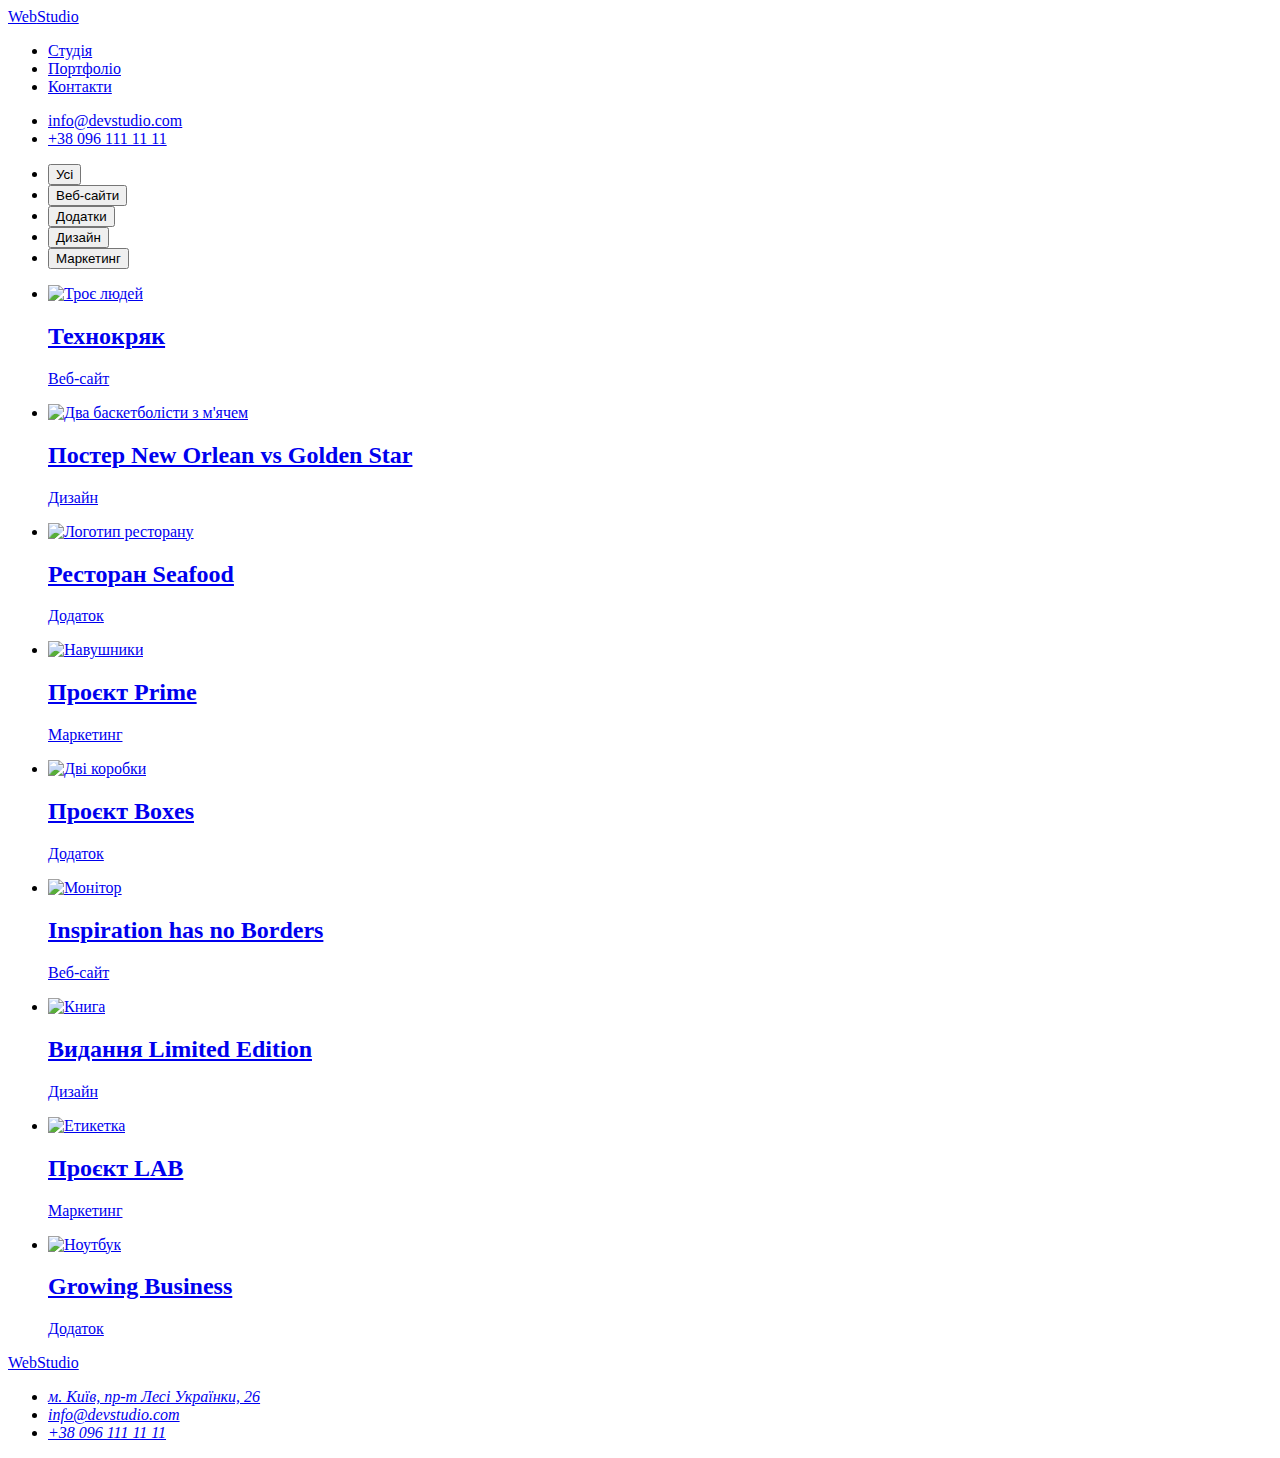
==== portfolio.html @ 8559fa99 "Add files via upload" ====
<!DOCTYPE html>
<html lang="uk">
  <head>
    <meta charset="UTF-8" />
    <meta http-equiv="X-UA-Compatible" content="IE=edge" />
    <meta name="viewport" content="width=device-width, initial-scale=1.0" />
    <title>Portfolio</title>
    <link rel="stylesheet" href="./css/styles.css" />
    <link
      rel="stylesheet"
      href="https://fonts.googleapis.com/css2?family=Raleway:wght@700&family=Roboto:wght@400;500;700;900&display=swap"
    />
  </head>
  <body>
    <header class="header">
      <a class="logo" href="./index.html" lang="en">
        <span class="logo-web">Web</span>Studio
      </a>
      <nav>
        <ul class="header-links">
          <li><a class="link" href="./index.html">Студія</a></li>
          <li><a class="link current" href="#">Портфоліо</a></li>
          <li><a class="link" href="#">Контакти</a></li>
        </ul>
      </nav>
      <ul>
        <li>
          <a class="header-link" href="mailto:info@devstudio.com"
            >info@devstudio.com</a
          >
        </li>
        <li>
          <a class="header-link" href="tel:+380961111111">+38 096 111 11 11</a>
        </li>
      </ul>
    </header>
    <main>
      <section class="projects">
        <h1 hidden>Портфоліо</h1>
        <ul>
          <li><button class="button" type="button">Усі</button></li>
          <li><button class="button" type="button">Веб-сайти</button></li>
          <li><button class="button" type="button">Додатки</button></li>
          <li><button class="button" type="button">Дизайн</button></li>
          <li><button class="button" type="button">Маркетинг</button></li>
        </ul>
        <ul>
          <li>
            <a class="projects-list" href="#9">
              <img
                src="./images/img9.jpg"
                alt="Троє людей"
                width="370"
                height="294"
              />
              <h2 class="projects-title">Технокряк</h2>
              <p class="projects-view">Веб-сайт</p>
            </a>
          </li>
          <li>
            <a class="projects-list" href="#8">
              <img
                src="./images/img10.jpg"
                alt="Два баскетболісти з м'ячем"
                width="370"
                height="294"
              />
              <h2 class="projects-title">Постер New Orlean vs Golden Star</h2>
              <p class="projects-view">Дизайн</p>
            </a>
          </li>
          <li>
            <a class="projects-list" href="#7">
              <img
                src="./images/img11.jpg"
                alt="Логотип ресторану"
                width="370"
                height="294"
              />
              <h2 class="projects-title">Ресторан Seafood</h2>
              <p class="projects-view">Додаток</p>
            </a>
          </li>
          <li>
            <a class="projects-list" href="#6">
              <img
                src="./images/img12.jpg"
                alt="Навушники"
                width="370"
                height="294"
              />
              <h2 class="projects-title">Проєкт Prime</h2>
              <p class="projects-view">Маркетинг</p>
            </a>
          </li>
          <li>
            <a class="projects-list" href="#5">
              <img
                src="./images/img13.jpg"
                alt="Дві коробки"
                width="370"
                height="294"
              />
              <h2 class="projects-title">Проєкт Boxes</h2>
              <p class="projects-view">Додаток</p>
            </a>
          </li>
          <li>
            <a class="projects-list" href="#4">
              <img
                src="./images/img14.jpg"
                alt="Монітор"
                width="370"
                height="294"
              />
              <h2 class="projects-title">Inspiration has no Borders</h2>
              <p class="projects-view">Веб-сайт</p>
            </a>
          </li>
          <li>
            <a class="projects-list" href="#3">
              <img
                src="./images/img15.jpg"
                alt="Книга"
                width="370"
                height="294"
              />
              <h2 class="projects-title">Видання Limited Edition</h2>
              <p class="projects-view">Дизайн</p>
            </a>
          </li>
          <li>
            <a class="projects-list" href="#2">
              <img
                src="./images/img16.jpg"
                alt="Етикетка"
                width="370"
                height="294"
              />
              <h2 class="projects-title">Проєкт LAB</h2>
              <p class="projects-view">Маркетинг</p>
            </a>
          </li>
          <li>
            <a class="projects-list" href="#1">
              <img
                src="./images/img17.jpg"
                alt="Ноутбук"
                width="370"
                height="294"
              />
              <h2 class="projects-title">Growing Business</h2>
              <p class="projects-view">Додаток</p>
            </a>
          </li>
        </ul>
      </section>
    </main>
    <!--Footer-->
    <footer class="footer">
      <a class="logo-footer" href="./index.html" lang="en">
        <span class="logo-web">Web</span>Studio
      </a>
      <address>
        <ul>
          <li>
            <a
              class="footer-map"
              href="https://www.google.com.ua/maps/place/%D0%B1%D1%83%D0%BB%D1%8C%D0%B2%D0%B0%D1%80+%D0%9B%D0%B5%D1%81%D1%96+%D0%A3%D0%BA%D1%80%D0%B0%D1%97%D0%BD%D0%BA%D0%B8,+26,+%D0%9A%D0%B8%D1%97%D0%B2,+02000/@50.4265807,30.5361971,17z/data=!3m1!4b1!4m5!3m4!1s0x40d4cf0e033ecbe9:0x57a4dffefec77da0!8m2!3d50.4265807!4d30.5383858?hl=uk"
              target="_blank"
              rel="noreferrer noopener"
              >м. Київ, пр-т Лесі Українки, 26</a
            >
          </li>
          <li>
            <a class="footer-link" href="mailto:info@devstudio.com"
              >info@devstudio.com</a
            >
          </li>
          <li>
            <a class="footer-link" href="tel:+380961111111"
              >+38 096 111 11 11</a
            >
          </li>
        </ul>
      </address>
    </footer>
  </body>
</html>
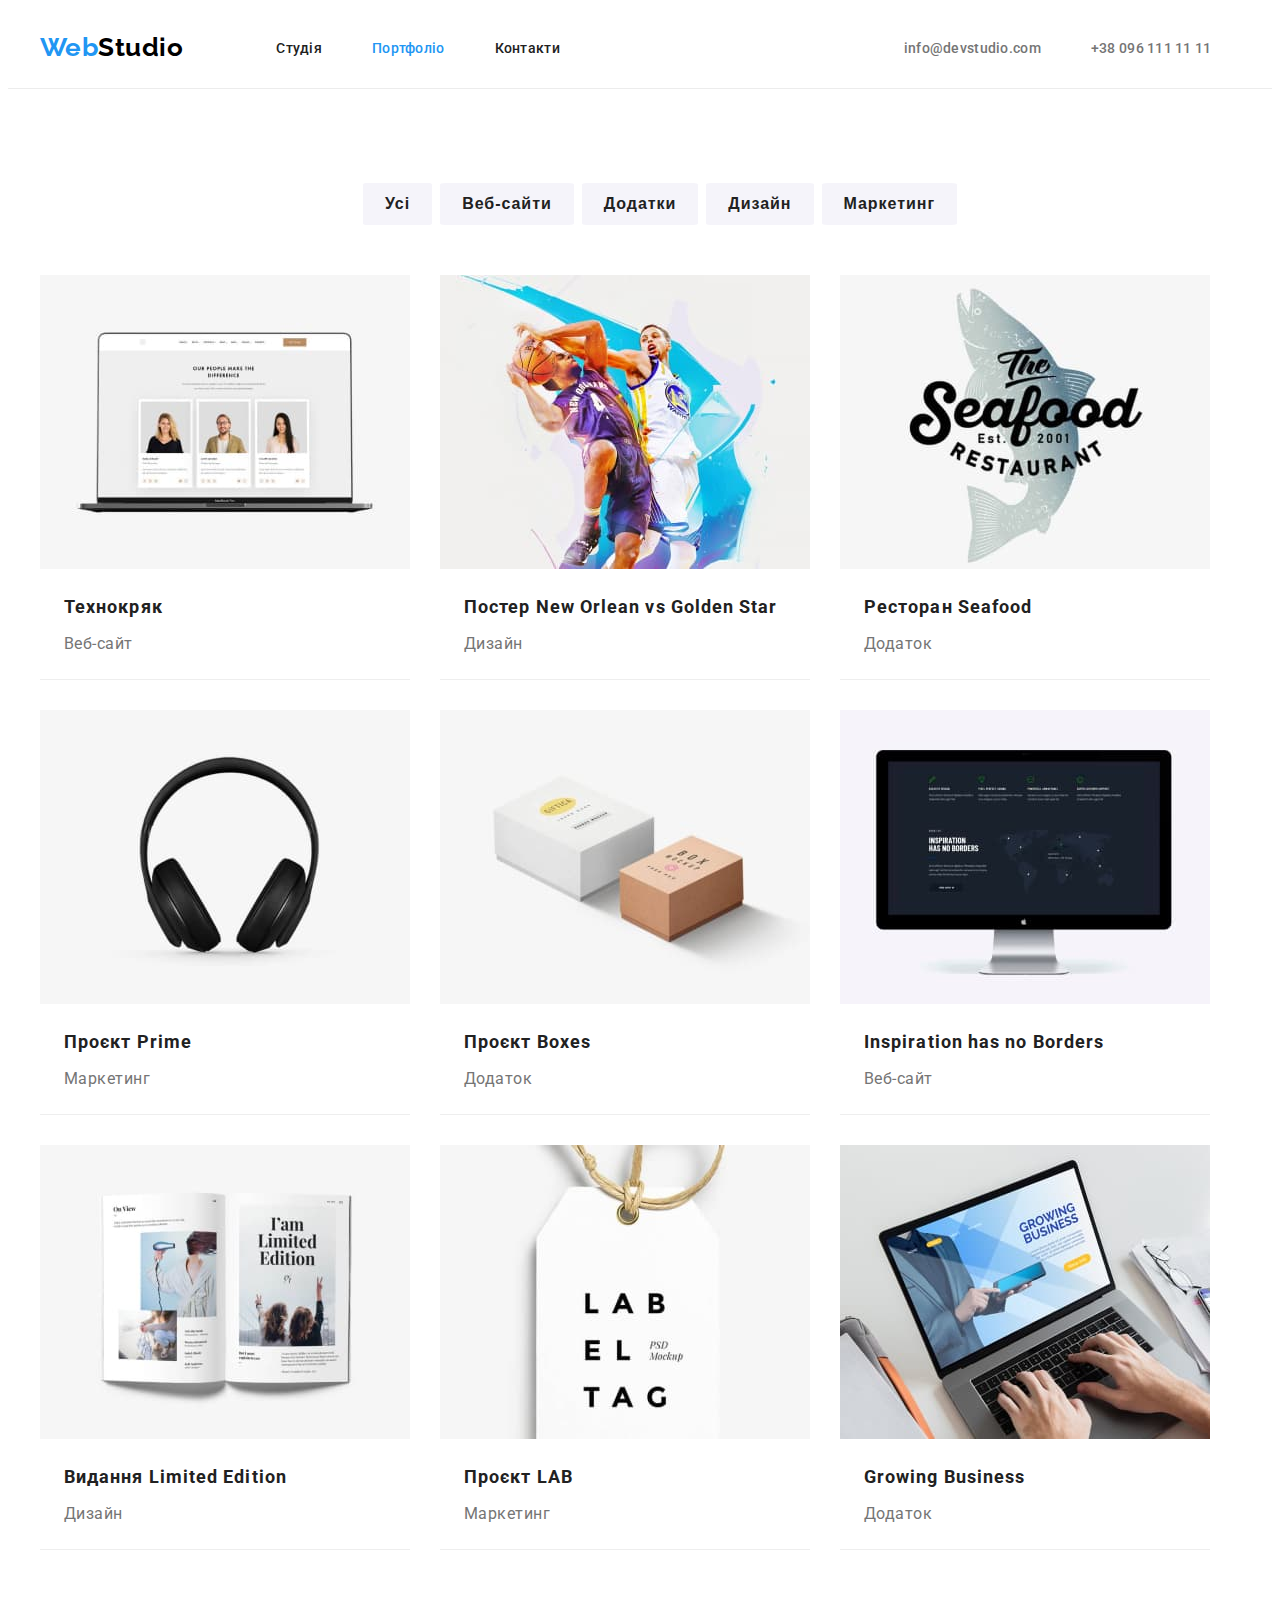
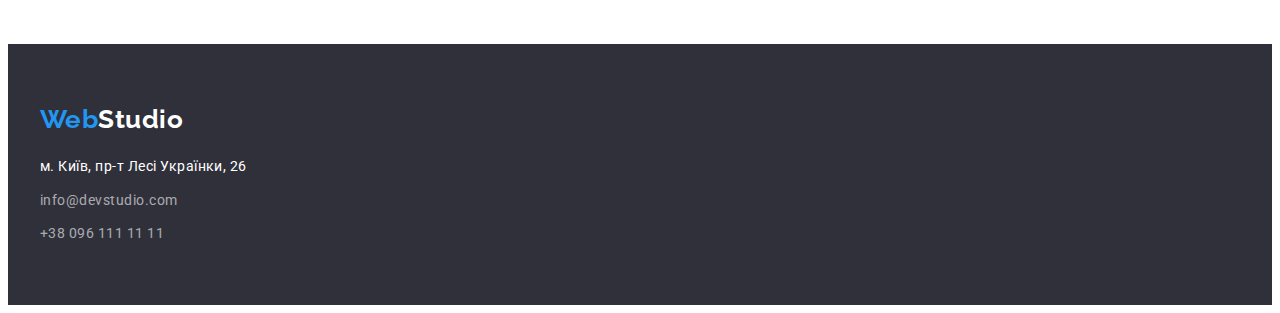
==== commit 51164f5b: "додає флекси в портфоліо" ====
--- a/portfolio.html
+++ b/portfolio.html
@@ -5,185 +5,227 @@
     <meta http-equiv="X-UA-Compatible" content="IE=edge" />
     <meta name="viewport" content="width=device-width, initial-scale=1.0" />
     <title>Portfolio</title>
-    <link rel="stylesheet" href="./css/styles.css" />
     <link
       rel="stylesheet"
       href="https://fonts.googleapis.com/css2?family=Raleway:wght@700&family=Roboto:wght@400;500;700;900&display=swap"
     />
+    <link
+      rel="stylesheet"
+      href="https://cdnjs.cloudflare.com/ajax/libs/modern-normalize/1.1.0/modern-normalize.min.css"
+      integrity="sha512-wpPYUAdjBVSE4KJnH1VR1HeZfpl1ub8YT/NKx4PuQ5NmX2tKuGu6U/JRp5y+Y8XG2tV+wKQpNHVUX03MfMFn9Q=="
+      crossorigin="anonymous"
+      referrerpolicy="no-referrer"
+    />
+    <link rel="stylesheet" href="./css/styles.css" />
   </head>
   <body>
+    <!--Шапка сторінки-->
     <header class="header">
-      <a class="logo" href="./index.html" lang="en">
-        <span class="logo-web">Web</span>Studio
-      </a>
-      <nav>
-        <ul class="header-links">
-          <li><a class="link" href="./index.html">Студія</a></li>
-          <li><a class="link current" href="#">Портфоліо</a></li>
-          <li><a class="link" href="#">Контакти</a></li>
+      <div class="container header-container">
+        <a class="logo" href="./index.html" lang="en">
+          <span class="logo-web">Web</span>Studio
+        </a>
+        <nav class="main-nav">
+          <ul class="list">
+            <li class="nav-link">
+              <a class="link" href="./index.html">Студія</a>
+            </li>
+            <li class="nav-link">
+              <a class="link current" href="#">Портфоліо</a>
+            </li>
+            <li class="nav-link"><a class="link" href="#">Контакти</a></li>
+          </ul>
+        </nav>
+        <ul class="communication">
+          <li class="communication-link">
+            <a class="header-link" href="mailto:info@devstudio.com"
+              >info@devstudio.com</a
+            >
+          </li>
+          <li class="communication-link">
+            <a class="header-link" href="tel:+380961111111"
+              >+38 096 111 11 11</a
+            >
+          </li>
         </ul>
-      </nav>
-      <ul>
-        <li>
-          <a class="header-link" href="mailto:info@devstudio.com"
-            >info@devstudio.com</a
-          >
-        </li>
-        <li>
-          <a class="header-link" href="tel:+380961111111">+38 096 111 11 11</a>
-        </li>
-      </ul>
+      </div>
     </header>
     <main>
-      <section class="projects">
-        <h1 hidden>Портфоліо</h1>
-        <ul>
-          <li><button class="button" type="button">Усі</button></li>
-          <li><button class="button" type="button">Веб-сайти</button></li>
-          <li><button class="button" type="button">Додатки</button></li>
-          <li><button class="button" type="button">Дизайн</button></li>
-          <li><button class="button" type="button">Маркетинг</button></li>
-        </ul>
-        <ul>
-          <li>
-            <a class="projects-list" href="#9">
-              <img
-                src="./images/img9.jpg"
-                alt="Троє людей"
-                width="370"
-                height="294"
-              />
-              <h2 class="projects-title">Технокряк</h2>
-              <p class="projects-view">Веб-сайт</p>
-            </a>
-          </li>
-          <li>
-            <a class="projects-list" href="#8">
-              <img
-                src="./images/img10.jpg"
-                alt="Два баскетболісти з м'ячем"
-                width="370"
-                height="294"
-              />
-              <h2 class="projects-title">Постер New Orlean vs Golden Star</h2>
-              <p class="projects-view">Дизайн</p>
-            </a>
-          </li>
-          <li>
-            <a class="projects-list" href="#7">
-              <img
-                src="./images/img11.jpg"
-                alt="Логотип ресторану"
-                width="370"
-                height="294"
-              />
-              <h2 class="projects-title">Ресторан Seafood</h2>
-              <p class="projects-view">Додаток</p>
-            </a>
-          </li>
-          <li>
-            <a class="projects-list" href="#6">
-              <img
-                src="./images/img12.jpg"
-                alt="Навушники"
-                width="370"
-                height="294"
-              />
-              <h2 class="projects-title">Проєкт Prime</h2>
-              <p class="projects-view">Маркетинг</p>
-            </a>
-          </li>
-          <li>
-            <a class="projects-list" href="#5">
-              <img
-                src="./images/img13.jpg"
-                alt="Дві коробки"
-                width="370"
-                height="294"
-              />
-              <h2 class="projects-title">Проєкт Boxes</h2>
-              <p class="projects-view">Додаток</p>
-            </a>
-          </li>
-          <li>
-            <a class="projects-list" href="#4">
-              <img
-                src="./images/img14.jpg"
-                alt="Монітор"
-                width="370"
-                height="294"
-              />
-              <h2 class="projects-title">Inspiration has no Borders</h2>
-              <p class="projects-view">Веб-сайт</p>
-            </a>
-          </li>
-          <li>
-            <a class="projects-list" href="#3">
-              <img
-                src="./images/img15.jpg"
-                alt="Книга"
-                width="370"
-                height="294"
-              />
-              <h2 class="projects-title">Видання Limited Edition</h2>
-              <p class="projects-view">Дизайн</p>
-            </a>
-          </li>
-          <li>
-            <a class="projects-list" href="#2">
-              <img
-                src="./images/img16.jpg"
-                alt="Етикетка"
-                width="370"
-                height="294"
-              />
-              <h2 class="projects-title">Проєкт LAB</h2>
-              <p class="projects-view">Маркетинг</p>
-            </a>
-          </li>
-          <li>
-            <a class="projects-list" href="#1">
-              <img
-                src="./images/img17.jpg"
-                alt="Ноутбук"
-                width="370"
-                height="294"
-              />
-              <h2 class="projects-title">Growing Business</h2>
-              <p class="projects-view">Додаток</p>
-            </a>
-          </li>
-        </ul>
+      <section class="projects section">
+        <div class="container">
+          <h1 hidden>Портфоліо</h1>
+          <ul class="filter-list">
+            <li class="filter-link">
+              <button class="button all" type="button">Усі</button>
+            </li>
+            <li class="filter-link">
+              <button class="button" type="button">Веб-сайти</button>
+            </li>
+            <li class="filter-link">
+              <button class="button" type="button">Додатки</button>
+            </li>
+            <li class="filter-link">
+              <button class="button" type="button">Дизайн</button>
+            </li>
+            <li class="filter-link">
+              <button class="button" type="button">Маркетинг</button>
+            </li>
+          </ul>
+        </div>
+        <div class="container">
+          <ul class="card-list">
+            <li class="card-link">
+              <a class="projects-list" href="#9">
+                <img
+                  src="./images/img9.jpg"
+                  alt="Троє людей"
+                  width="370"
+                  height="294"
+                />
+                <div class="card">
+                  <h2 class="projects-title">Технокряк</h2>
+                  <p class="projects-view">Веб-сайт</p>
+                </div>
+              </a>
+            </li>
+            <li class="card-link">
+              <a class="projects-list" href="#8">
+                <img
+                  src="./images/img10.jpg"
+                  alt="Два баскетболісти з м'ячем"
+                  width="370"
+                  height="294"
+                />
+                <div class="card">
+                  <h2 class="projects-title">
+                    Постер New Orlean vs Golden Star
+                  </h2>
+                  <p class="projects-view">Дизайн</p>
+                </div>
+              </a>
+            </li>
+            <li class="card-link">
+              <a class="projects-list" href="#7">
+                <img
+                  src="./images/img11.jpg"
+                  alt="Логотип ресторану"
+                  width="370"
+                  height="294"
+                />
+                <div class="card">
+                  <h2 class="projects-title">Ресторан Seafood</h2>
+                  <p class="projects-view">Додаток</p>
+                </div>
+              </a>
+            </li>
+            <li class="card-link">
+              <a class="projects-list" href="#6">
+                <img
+                  src="./images/img12.jpg"
+                  alt="Навушники"
+                  width="370"
+                  height="294"
+                />
+                <div class="card">
+                  <h2 class="projects-title">Проєкт Prime</h2>
+                  <p class="projects-view">Маркетинг</p>
+                </div>
+              </a>
+            </li>
+            <li class="card-link">
+              <a class="projects-list" href="#5">
+                <img
+                  src="./images/img13.jpg"
+                  alt="Дві коробки"
+                  width="370"
+                  height="294"
+                />
+                <div class="card">
+                  <h2 class="projects-title">Проєкт Boxes</h2>
+                  <p class="projects-view">Додаток</p>
+                </div>
+              </a>
+            </li>
+            <li class="card-link">
+              <a class="projects-list" href="#4">
+                <img
+                  src="./images/img14.jpg"
+                  alt="Монітор"
+                  width="370"
+                  height="294"
+                />
+                <div class="card">
+                  <h2 class="projects-title">Inspiration has no Borders</h2>
+                  <p class="projects-view">Веб-сайт</p>
+                </div>
+              </a>
+            </li>
+            <li class="card-link">
+              <a class="projects-list" href="#3">
+                <img
+                  src="./images/img15.jpg"
+                  alt="Книга"
+                  width="370"
+                  height="294"
+                />
+                <div class="card">
+                  <h2 class="projects-title">Видання Limited Edition</h2>
+                  <p class="projects-view">Дизайн</p>
+                </div>
+              </a>
+            </li>
+            <li class="card-link">
+              <a class="projects-list" href="#2">
+                <img
+                  src="./images/img16.jpg"
+                  alt="Етикетка"
+                  width="370"
+                  height="294"
+                />
+                <div class="card">
+                  <h2 class="projects-title">Проєкт LAB</h2>
+                  <p class="projects-view">Маркетинг</p>
+                </div>
+              </a>
+            </li>
+            <li class="card-link">
+              <a class="projects-list" href="#1">
+                <img
+                  src="./images/img17.jpg"
+                  alt="Ноутбук"
+                  width="370"
+                  height="294"
+                />
+                <div class="card">
+                  <h2 class="projects-title">Growing Business</h2>
+                  <p class="projects-view">Додаток</p>
+                </div>
+              </a>
+            </li>
+          </ul>
+        </div>
       </section>
     </main>
     <!--Footer-->
     <footer class="footer">
-      <a class="logo-footer" href="./index.html" lang="en">
-        <span class="logo-web">Web</span>Studio
-      </a>
-      <address>
-        <ul>
-          <li>
-            <a
-              class="footer-map"
-              href="https://www.google.com.ua/maps/place/%D0%B1%D1%83%D0%BB%D1%8C%D0%B2%D0%B0%D1%80+%D0%9B%D0%B5%D1%81%D1%96+%D0%A3%D0%BA%D1%80%D0%B0%D1%97%D0%BD%D0%BA%D0%B8,+26,+%D0%9A%D0%B8%D1%97%D0%B2,+02000/@50.4265807,30.5361971,17z/data=!3m1!4b1!4m5!3m4!1s0x40d4cf0e033ecbe9:0x57a4dffefec77da0!8m2!3d50.4265807!4d30.5383858?hl=uk"
-              target="_blank"
-              rel="noreferrer noopener"
-              >м. Київ, пр-т Лесі Українки, 26</a
-            >
-          </li>
-          <li>
-            <a class="footer-link" href="mailto:info@devstudio.com"
-              >info@devstudio.com</a
-            >
-          </li>
-          <li>
-            <a class="footer-link" href="tel:+380961111111"
-              >+38 096 111 11 11</a
-            >
-          </li>
-        </ul>
-      </address>
+      <div class="container footer-container">
+        <a class="logo-footer" href="./index.html" lang="en"> <span class="logo-web">Web</span>Studio </a>
+        <address>
+          <ul class="list-address">
+            <li class="link-address">
+              <a class="footer-map"
+                href="https://www.google.com.ua/maps/place/%D0%B1%D1%83%D0%BB%D1%8C%D0%B2%D0%B0%D1%80+%D0%9B%D0%B5%D1%81%D1%96+%D0%A3%D0%BA%D1%80%D0%B0%D1%97%D0%BD%D0%BA%D0%B8,+26,+%D0%9A%D0%B8%D1%97%D0%B2,+02000/@50.4265807,30.5361971,17z/data=!3m1!4b1!4m5!3m4!1s0x40d4cf0e033ecbe9:0x57a4dffefec77da0!8m2!3d50.4265807!4d30.5383858?hl=uk"
+                target="_blank"
+                rel="noreferrer noopener"
+                >м. Київ, пр-т Лесі Українки, 26</a
+              >
+            </li>
+            <li class="link-address"><a class="footer-link" href="mailto:info@devstudio.com">info@devstudio.com</a></li>
+            <li class="link-address"><a class="footer-link" href="tel:+380961111111">+38 096 111 11 11</a></li>
+          </ul>
+        </address>
+      </div>
+      
     </footer>
   </body>
 </html>
--- a/css/styles.css
+++ b/css/styles.css
@@ -0,0 +1,336 @@
+:root {
+  --primary-text-color: #757575;
+  --title-text-color: #212121;
+  --accent-color: #2196f3;
+  --primary-white-color: #ffffff;
+  --button-color: #f5f4fa;
+}
+
+body {
+  color: var(--primary-text-color);
+  font-family: Roboto, sans-serif;
+  letter-spacing: 0.03em;
+}
+a {
+  text-decoration: none;
+}
+ul {
+  list-style: none;
+  margin: 0;
+  margin: 0;
+}
+h1,
+h2,
+h3,
+p{
+  margin: 0;
+}
+img {
+  display: block;
+}
+.container{
+  margin-left: auto;
+  margin-right: auto;
+  width: 1200px;
+  padding-left: 15px;
+  padding-right: 15px;
+}
+.section {
+  padding-top: 94px;
+  padding-bottom: 94px;
+}
+
+.title {
+  color: var(--title-text-color);
+  font-weight: 700;
+  font-size: 36px;
+  line-height: 1.1667;
+  text-align: center;
+  margin-bottom: 50px;
+}
+ /* хедер */
+.header {
+  background-color: #ffffff;
+  border-bottom: 1px solid #ECECEC;
+  display: flex;
+  text-align: center;
+}
+.header-container {
+  display: flex;
+  text-align: center;
+}
+.logo {
+  display: block;
+  color: #000000;
+  font-family: Raleway, sans-serif;
+  font-weight: 700;
+  font-size: 26px;
+  line-height: 1.1923;
+  padding-top: 24px ;
+  padding-bottom: 25px;
+  margin-right: 93px;
+}
+.logo:focus {
+  color: var(--accent-color);
+}
+.logo-web {
+  color: var(--accent-color);
+}
+.link {
+  color: var(--title-text-color);
+  font-weight: 500;
+  font-size: 14px;
+  line-height: 1.1428;
+  letter-spacing: 0.02em;
+  display: block;
+}
+.link:hover,
+.link:focus {
+  color: var(--accent-color);
+}
+.list .link.current {
+  color: var(--accent-color);
+}
+.list {
+  display: flex;
+  gap: 50px;
+  padding-left: 0;
+  padding-top: 32px;
+  padding-bottom: 32px;
+  margin-right: 344px;
+  
+}
+.header-link {
+  color: var(--primary-text-color);
+  font-weight: 500;
+  font-size: 14px;
+  line-height: 1.1428;
+  letter-spacing: 0.02em;
+  display: block;
+}
+.header-link:hover,
+.header-link:focus {
+  color: var(--accent-color);
+}
+.communication {
+  display: flex;
+  gap: 50px;
+  padding-left: 0;
+  padding-top: 32px;
+  padding-bottom: 32px;
+}
+
+/* герої */
+.hero {
+  background-color: #2f303a;
+  text-align: center;
+  padding-bottom: 200px;
+  padding-top: 200px;
+}
+.hero-title {
+  
+  margin-bottom: 30px;
+  color: var(--primary-white-color);
+  font-weight: 900;
+  font-size: 44px;
+  line-height: 1.3636;
+  letter-spacing: 0.06em;
+}
+.button-order {
+  display: inline-block;
+  padding: 10px 32px;
+  border-radius: 4px;
+  margin: 0 auto;
+  min-width: 216px;
+  height: 50px;
+  background-color: var(--accent-color);
+  color: var(--primary-white-color);
+  cursor: pointer;
+  border: none;
+  font-weight: 700;
+  font-size: 16px;
+  line-height: 1.875;
+}
+.button-order:hover,
+.button-order:focus {
+}
+
+/* особливості */
+.features-lists {
+  display: flex;
+}
+.features-list:last-child{
+  margin-right: 0;
+}
+.features-list {
+  margin-right: 30px;
+}
+.features-title {
+  margin-bottom: 10px;
+  color: var(--title-text-color);
+  font-weight: 700;
+  font-size: 14px;
+  line-height: 1.1428;
+}
+.features-text {
+  font-weight: 400;
+  font-size: 14px;
+  line-height: 1.7142;
+}
+/* робота */
+.work {
+  display: flex;
+  flex-wrap: wrap;
+  column-gap: 30px;
+  padding-left: 0;
+  
+}
+.work-images {
+  flex-basis: calc(100% / 3 - 30px);
+}
+/* команда */
+.team {
+  background-color: #f5f4fa;
+}
+.team-list {
+  display: flex;
+  flex-wrap: wrap;
+  gap: 30px;
+  padding-left: 0;
+  
+}
+.employee {
+flex-basis: calc(100% / 4 - 30px);
+text-align: center;
+padding-bottom: 30px;
+background-color: var(--primary-white-color);
+}
+.team-title {
+  color: var(--title-text-color);
+  font-weight: 500;
+  font-size: 16px;
+  line-height: 1.1875;
+  margin-top: 30px;
+}
+.team-position {
+  font-weight: 400;
+  font-size: 16px;
+  line-height: 1.1875;
+  margin-top: 10px;
+  
+}
+
+/* Портфоліо кнопки */
+.filter-list {
+  display: flex;
+  justify-content: center;
+  margin-bottom: 50px;
+}
+.filter-link:not(:last-child) {
+  margin-right: 8px;
+}
+.button all {
+  padding: 6px 25px;
+}
+.button {
+  background-color: var(--button-color);
+  color: var(--title-text-color);
+  letter-spacing: 0.06em;
+  font-weight: 700;
+  font-size: 16px;
+  line-height: 1.875;
+  cursor: pointer;
+  border: none;
+  border-radius: 4%;
+  padding: 6px 22px;
+}
+.button .all {
+  padding: 6px 25px;
+}
+.button:hover,
+.button:focus {
+  color: var(--primary-white-color);
+  background-color: var(--accent-color);
+}
+/* проекти */
+.card-list{
+  display: flex;
+  flex-wrap: wrap;
+  gap: 30px;
+  padding-left: 0; 
+}
+.card-link {
+  flex-basis: calc(100% / 9 - 30px);
+  background: #FFFFFF;
+  border-bottom: 1px solid #EEEEEE;
+}
+.card {
+  padding: 20px 24px;
+}
+.projects-title {
+  color: var(--title-text-color);
+  font-weight: 700;
+  font-size: 18px;
+  line-height: 2;
+  letter-spacing: 0.06em;
+  margin-bottom: 4px;
+}
+.projects-view {
+  color: var(--primary-text-color);
+  font-weight: 400;
+  font-size: 16px;
+  line-height: 1.875;
+}
+.projects-list {
+  display: block;
+}
+/* підвал */
+.footer {
+  background-color: #2f303a;
+}
+.footer-container{
+  padding-top: 60px;
+  padding-bottom: 60px;
+}
+.logo-footer {
+  color: var(--primary-white-color);
+  font-family: Raleway, sans-serif;
+  font-weight: 700;
+  font-size: 26px;
+  line-height: 1.1923;
+  display: block;
+  margin-bottom: 20px;
+}
+.logo-footer:focus {
+  color: var(--accent-color);
+}
+.list-address {
+  padding-left: 0;
+}
+.link-address:not(:last-child){
+  margin-bottom: 9px;
+}
+.footer-map {
+  color: var(--primary-white-color);
+  font-style: normal;
+  font-weight: 400;
+  font-size: 14px;
+  line-height: 1.7142;
+  display: block;
+}
+.footer-map:hover,
+.footer-map:focus {
+  color: var(--accent-color);
+}
+.footer-link {
+  color: rgba(255, 255, 255, 0.6);
+  font-weight: 400;
+  font-size: 14px;
+  line-height: 1.7143;
+  font-style: normal;
+  display: block;
+}
+.footer-link:focus,
+.footer-link:hover {
+  color: var(--accent-color);
+}
